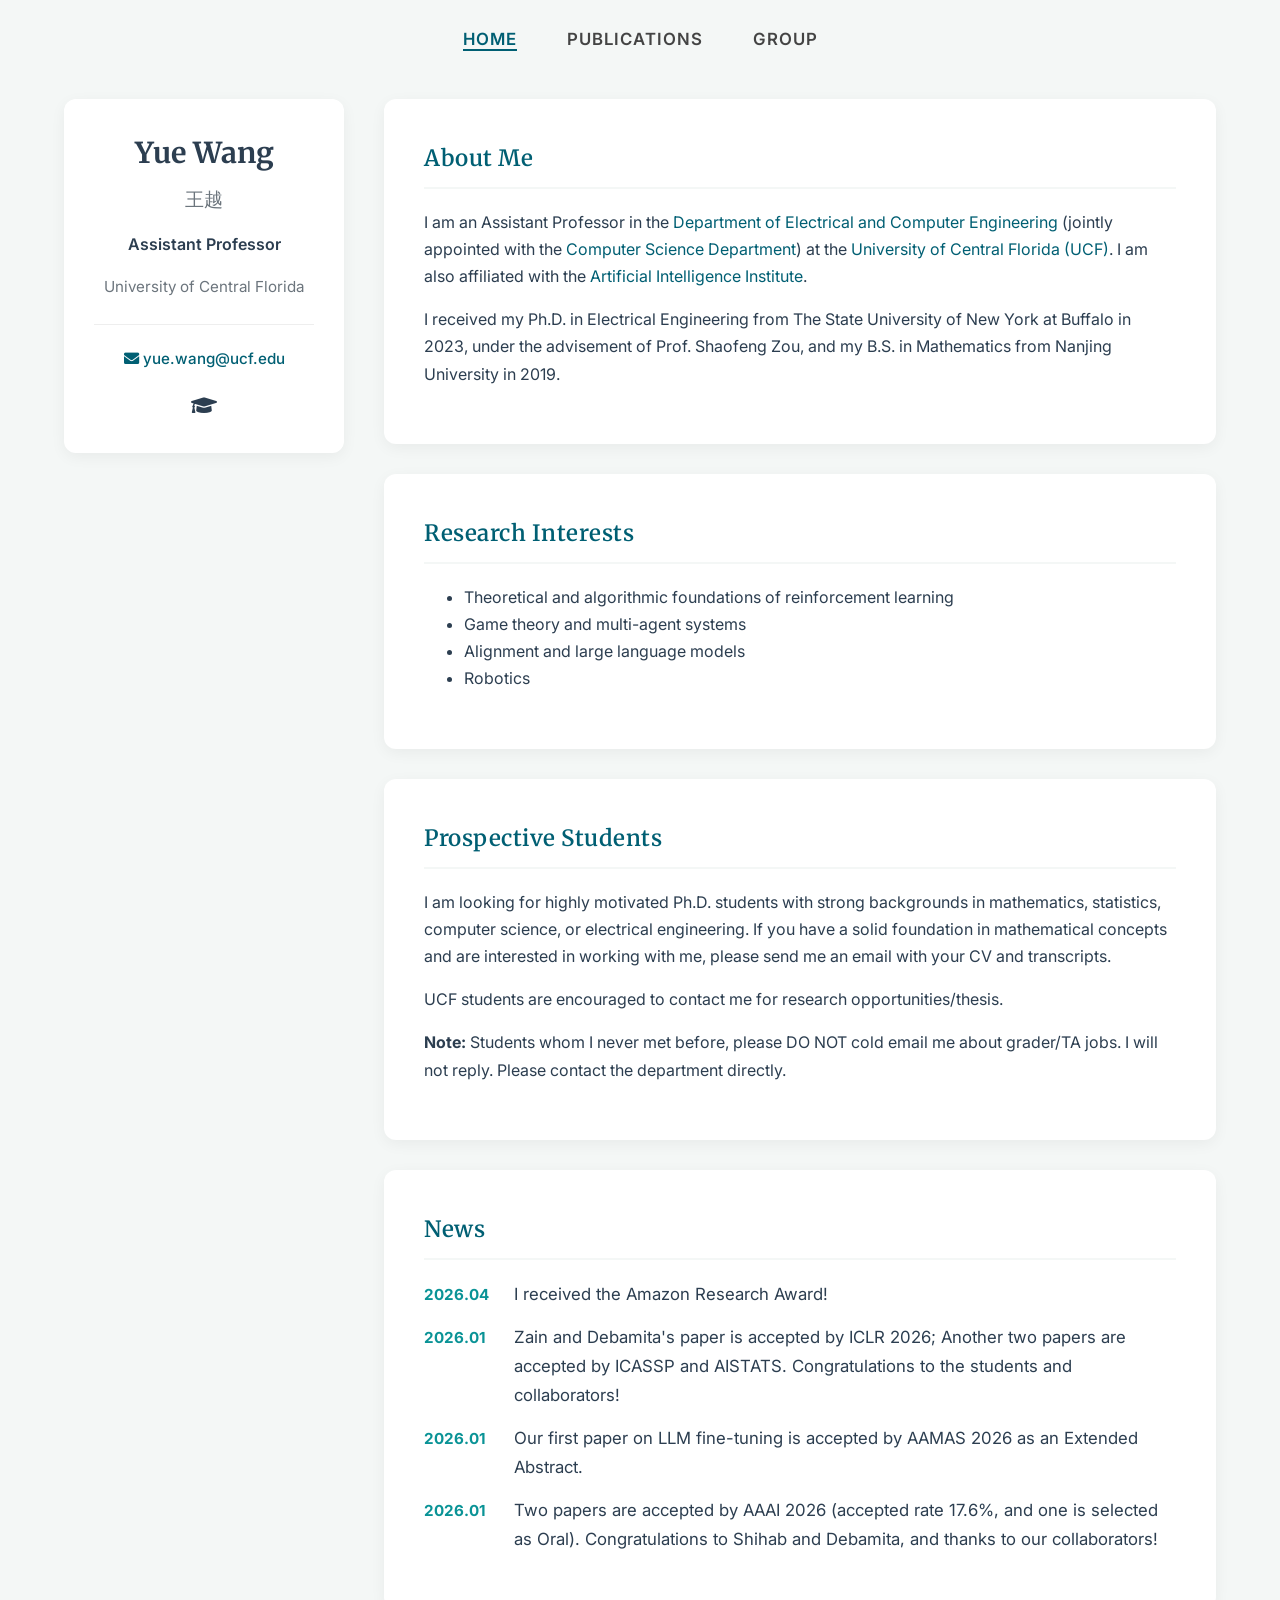
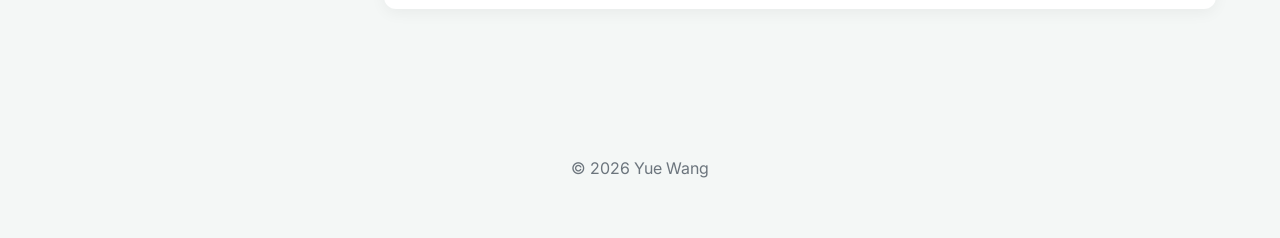
==== index.html @ 4696ec58 "Update index.html" ====
<!DOCTYPE html>
<html lang="en">
<head>
    <meta charset="UTF-8">
    <meta name="viewport" content="width=device-width, initial-scale=1.0">
    <title>Yue Wang - Home</title>
    <link rel="stylesheet" href="https://fonts.googleapis.com/css2?family=Inter:wght@300;400;600&family=Merriweather:wght@400;700&display=swap">
    <link rel="stylesheet" href="https://cdnjs.cloudflare.com/ajax/libs/font-awesome/5.15.3/css/all.min.css">
    <link rel="stylesheet" href="styles.css">
</head>
<body class="bg-light">

    <nav class="navbar">
        <div class="nav-container">
            <ul class="nav-links">
                <li><a href="index.html" class="active">Home</a></li>
                <li><a href="publications.html">Publications</a></li>
                <li><a href="group.html">Group</a></li>
            </ul>
        </div>
    </nav>

    <div class="main-layout">
        <aside class="sidebar">
            <div class="sidebar-card">
                <h1 class="sidebar-name">Yue Wang</h1>
                <p class="sidebar-name-zh">王越</p>
                <p class="sidebar-title">Assistant Professor</p>
                <p class="sidebar-affiliation">University of Central Florida</p>
                
                <div class="sidebar-links">
                    <a href="mailto:yue.wang@ucf.edu" class="email-link">
                        <i class="fas fa-envelope"></i> yue.wang@ucf.edu
                    </a>
                    <div class="social-icons">
                        <a href="https://scholar.google.com/citations?user=ndMi_z8AAAAJ" title="Google Scholar"><i class="fas fa-graduation-cap"></i></a>
                        </div>
                </div>
            </div>
        </aside>

        <div class="content-area">
            
            <section class="card">
                <h2>About Me</h2>
                <p>I am an Assistant Professor in the <a href="https://www.ece.ucf.edu/" target="_blank">Department of Electrical and Computer Engineering</a> (jointly appointed with the <a href="https://cs.ucf.edu/" target="_blank">Computer Science Department</a>) at the <a href="https://www.ucf.edu/" target="_blank">University of Central Florida (UCF)</a>. I am also affiliated with the <a href="https://ai.ucf.edu/" target="_blank">Artificial Intelligence Institute</a>.</p>
                <p>I received my Ph.D. in Electrical Engineering from The State University of New York at Buffalo in 2023, under the advisement of Prof. Shaofeng Zou, and my B.S. in Mathematics from Nanjing University in 2019.</p>
            </section>

            <section class="card">
                <h2>Research Interests</h2>
                <ul class="interest-list">
                    <li>Theoretical and algorithmic foundations of reinforcement learning</li>
                    <li>Game theory and multi-agent systems</li>
                    <li>Alignment and large language models</li>
                    <li>Robotics</li>
                </ul>
            </section>

            <section class="card alert-card">
                <h2>Prospective Students</h2>
                <p>I am looking for highly motivated Ph.D. students with strong backgrounds in mathematics, statistics, computer science, or electrical engineering. If you have a solid foundation in mathematical concepts and are interested in working with me, please send me an email with your CV and transcripts.</p>
                <p class="note">UCF students are encouraged to contact me for research opportunities/thesis.</p>
                <p class="warning"><strong>Note:</strong> Students whom I never met before, please DO NOT cold email me about grader/TA jobs. I will not reply. Please contact the department directly.</p>
            </section>

            <section class="card">
                <h2>News</h2>
                <ul class="news-list">
    <li>
        <span class="date">2026.04</span>
        <span>I received the Amazon Research Award! </span>
    </li>
                    <li>
        <span class="date">2026.01</span>
        <span>Zain and Debamita's paper is accepted by ICLR 2026; Another two papers are accepted by ICASSP and AISTATS. Congratulations to the students and collaborators!
</span>
    </li>
    <li>
        <span class="date">2026.01</span>
        <span>Our first paper on LLM fine-tuning is accepted by AAMAS 2026 as an Extended Abstract.
</span>
    </li>
    <li>
        <span class="date">2026.01</span>
        <span>Two papers are accepted by AAAI 2026 (accepted rate 17.6%, and one is selected as Oral). Congratulations to Shihab and Debamita, and thanks to our collaborators!
</span>
    </li>

</ul>
            </section>

        </div>
    </div>

    <footer>
        <p>&copy; 2026 Yue Wang</p>
    </footer>

</body>
</html>
---- styles.css ----
/* ==========================================================================
   1. 全局变量与基础设置
   ========================================================================== */
:root {
    --primary-color: #005f73;       /* 专业深青色 */
    --accent-color: #0a9396;        /* 亮青色（用于日期和强调） */
    --bg-body: #f4f7f6;            /* 浅灰色背景，用于衬托白色卡片 */
    --bg-card: #ffffff;            /* 纯白卡片背景 */
    --text-main: #2c3e50;          /* 主标题颜色 */
    --text-muted: #6c757d;         /* 辅助文字颜色 */
    --border-color: #eeeeee;       /* 边框颜色 */
    --font-header: 'Merriweather', serif;
    --font-body: 'Inter', -apple-system, sans-serif;
}

* {
    box-sizing: border-box;
}

body {
    font-family: var(--font-body);
    margin: 0;
    padding: 0;
    color: var(--text-main);
    background-color: var(--bg-body);
    line-height: 1.7;
}

/* ==========================================================================
   2. 导航栏 (Navbar) - 透明、链接居中
   ========================================================================== */
.navbar {
    background-color: transparent; 
    padding: 25px 0;
    width: 100%;
    z-index: 1000;
}

.nav-container {
    width: 90%;
    max-width: 1300px;
    margin: 0 auto;
    display: flex;
    justify-content: center; /* 确保链接水平居中 */
    align-items: center;
}

.nav-links {
    list-style: none;
    display: flex;
    margin: 0;
    padding: 0;
}

.nav-links li {
    margin: 0 25px;
}

.nav-links a {
    color: #444;
    text-decoration: none;
    font-size: 1.05rem;
    font-weight: 600;
    text-transform: uppercase;
    letter-spacing: 1px;
    transition: color 0.3s;
}

.nav-links a:hover, 
.nav-links a.active {
    color: var(--primary-color);
    border-bottom: 2px solid var(--primary-color);
}

/* ==========================================================================
   3. 核心布局 (Sidebar + Content Area)
   ========================================================================== */
.main-layout {
    display: flex;
    width: 90%;
    max-width: 1300px;
    margin: 20px auto 60px;
    gap: 40px; /* 侧边栏与内容区的间距 */
}

/* 左侧固定边栏 */
.sidebar {
    flex: 1;
    min-width: 280px;
}

.sidebar-card {
    background: var(--bg-card);
    border-radius: 12px;
    padding: 30px;
    text-align: center;
    box-shadow: 0 4px 15px rgba(0,0,0,0.05);
    position: sticky;
    top: 40px; /* 随页面滚动固定 */
}

.avatar {
    width: 100%;
    max-width: 220px;
    border-radius: 10px;
    margin-bottom: 20px;
}

.sidebar-name { 
    font-size: 1.8rem; /* 调整后的合适大小 */
    margin: 0; 
    font-family: var(--font-header); 
}

.sidebar-name-zh { 
    color: var(--text-muted); 
    font-size: 1.2rem;
    margin: 5px 0 15px; 
}

.sidebar-title { 
    font-weight: 600; 
    margin-bottom: 5px; 
    color: var(--text-main);
}

.sidebar-affiliation { 
    font-size: 0.95rem; 
    color: var(--text-muted); 
    margin-bottom: 25px; 
}

.sidebar-links { 
    border-top: 1px solid var(--border-color); 
    padding-top: 20px; 
}

.email-link { 
    text-decoration: none; 
    color: var(--primary-color); 
    font-weight: 500;
    font-size: 0.95rem; 
}

.social-icons { 
    margin-top: 15px; 
    font-size: 1.3rem; 
}

.social-icons a { 
    color: var(--text-main); 
    margin: 0 10px; 
    transition: color 0.3s;
}

.social-icons a:hover { color: var(--primary-color); }

/* 右侧内容区域 */
.content-area {
    flex: 3;
}

/* 通用卡片样式 */
.card {
    background: var(--bg-card);
    border-radius: 12px;
    padding: 40px;
    margin-bottom: 30px;
    box-shadow: 0 4px 15px rgba(0,0,0,0.05);
}
.card h2 {
    margin-top: 0;
    font-family: var(--font-header);
    /* 缩小字号 */
    font-size: 1.4rem; 
    /* 稍微降低一点粗细，看起来更优雅 */
    font-weight: 600; 
    color: var(--primary-color);
    border-bottom: 2px solid var(--bg-body);
    padding-bottom: 10px;
    margin-bottom: 20px;
    /* 增加一点字母间距 */
    letter-spacing: 0.5px; 
}
/* ==========================================================================
   4. 特定内容美化 (News, Group, Pubs)
   ========================================================================== */

/* 新闻列表 */
.news-list { list-style: none; padding: 0; }
.news-list li { 
    margin-bottom: 15px; 
    display: flex; 
    align-items: baseline;
    font-size: 1.05rem;
}
.news-list .date {
    font-weight: bold;
    color: var(--accent-color);
    min-width: 90px;
    font-size: 0.95rem;
}

/* 论文条目 (配合 scripts.js) */
.publication-item {
    padding: 18px 0;
    border-bottom: 1px solid #f8f9fa;
}
.publication-item:last-child { border-bottom: none; }
.pub-title { font-weight: 600; color: var(--text-main); font-size: 1.1rem; }
.pub-authors { color: var(--text-muted); font-size: 0.95rem; }
.pub-venue { color: var(--primary-color); font-style: italic; font-size: 0.95rem; }

/* 课题组成员 */
.group-section { margin-top: 35px; }
.group-type-title { font-family: var(--font-header); color: var(--primary-color); border-bottom: 1px solid #eee; padding-bottom: 8px; margin-bottom: 15px; }
.member-list { list-style: none; padding: 0; }
.member-list li { padding: 10px 0; font-size: 1.1rem; }
.member-year { float: right; color: var(--text-muted); font-size: 0.9rem; }

/* 链接通用样式 */
a { color: var(--primary-color); text-decoration: none; transition: 0.3s; }
a:hover { text-decoration: underline; }

/* ==========================================================================
   5. 响应式布局 (适配手机)
   ========================================================================== */
@media (max-width: 992px) {
    .main-layout { flex-direction: column; width: 95%; }
    .sidebar-card { position: static; width: 100%; }
    .content-area { width: 100%; }
    .member-year { float: none; display: block; margin-top: 4px; }
}

footer {
    text-align: center;
    padding: 40px 0;
    color: var(--text-muted);
}

/* ==========================================================================
   手机端深度适配 (针对 600px 以下屏幕)
   ========================================================================== */
@media screen and (max-width: 600px) {
    /* 1. 强制主布局变为单列，取消左右间距 */
    .main-layout {
        display: block !important;
        width: 100% !important;
        margin: 10px 0 !important;
        padding: 0 10px !important;
    }

    /* 2. 彻底解决 News 重叠问题 */
    .news-list li {
        display: block !important; /* 强制换行，不再并排 */
        margin-bottom: 20px !important;
        padding: 10px !important;
        background: #fdfdfd !important;
    }

    /* 日期变成一行独立的小标签 */
    .news-list .date {
        display: block !important;
        width: fit-content !important;
        min-width: 0 !important; /* 取消之前的宽度限制 */
        margin-bottom: 8px !important;
        background-color: var(--primary-color) !important;
        color: white !important;
        padding: 2px 8px !important;
        font-size: 0.8rem !important;
        border-radius: 4px !important;
    }

    /* 3. 缩小所有卡片的内边距，让出空间给文字 */
    .card {
        padding: 20px !important;
        margin-bottom: 15px !important;
        border-radius: 8px !important;
    }

    /* 4. 调整导航栏，防止三个词太挤 */
    .nav-links li {
        margin: 0 8px !important;
    }
    
    .nav-links a {
        font-size: 0.9rem !important;
    }

    /* 5. 缩小标题字体，防止长单词撑破屏幕 */
    .card h2 {
        font-size: 1.1rem !important;
    }

    /* 6. 侧边栏在手机上不要固定，直接排在最上面 */
    .sidebar {
        width: 100% !important;
        margin-bottom: 20px !important;
    }
    
    .sidebar-card {
        position: static !important;
        padding: 20px !important;
    }
}
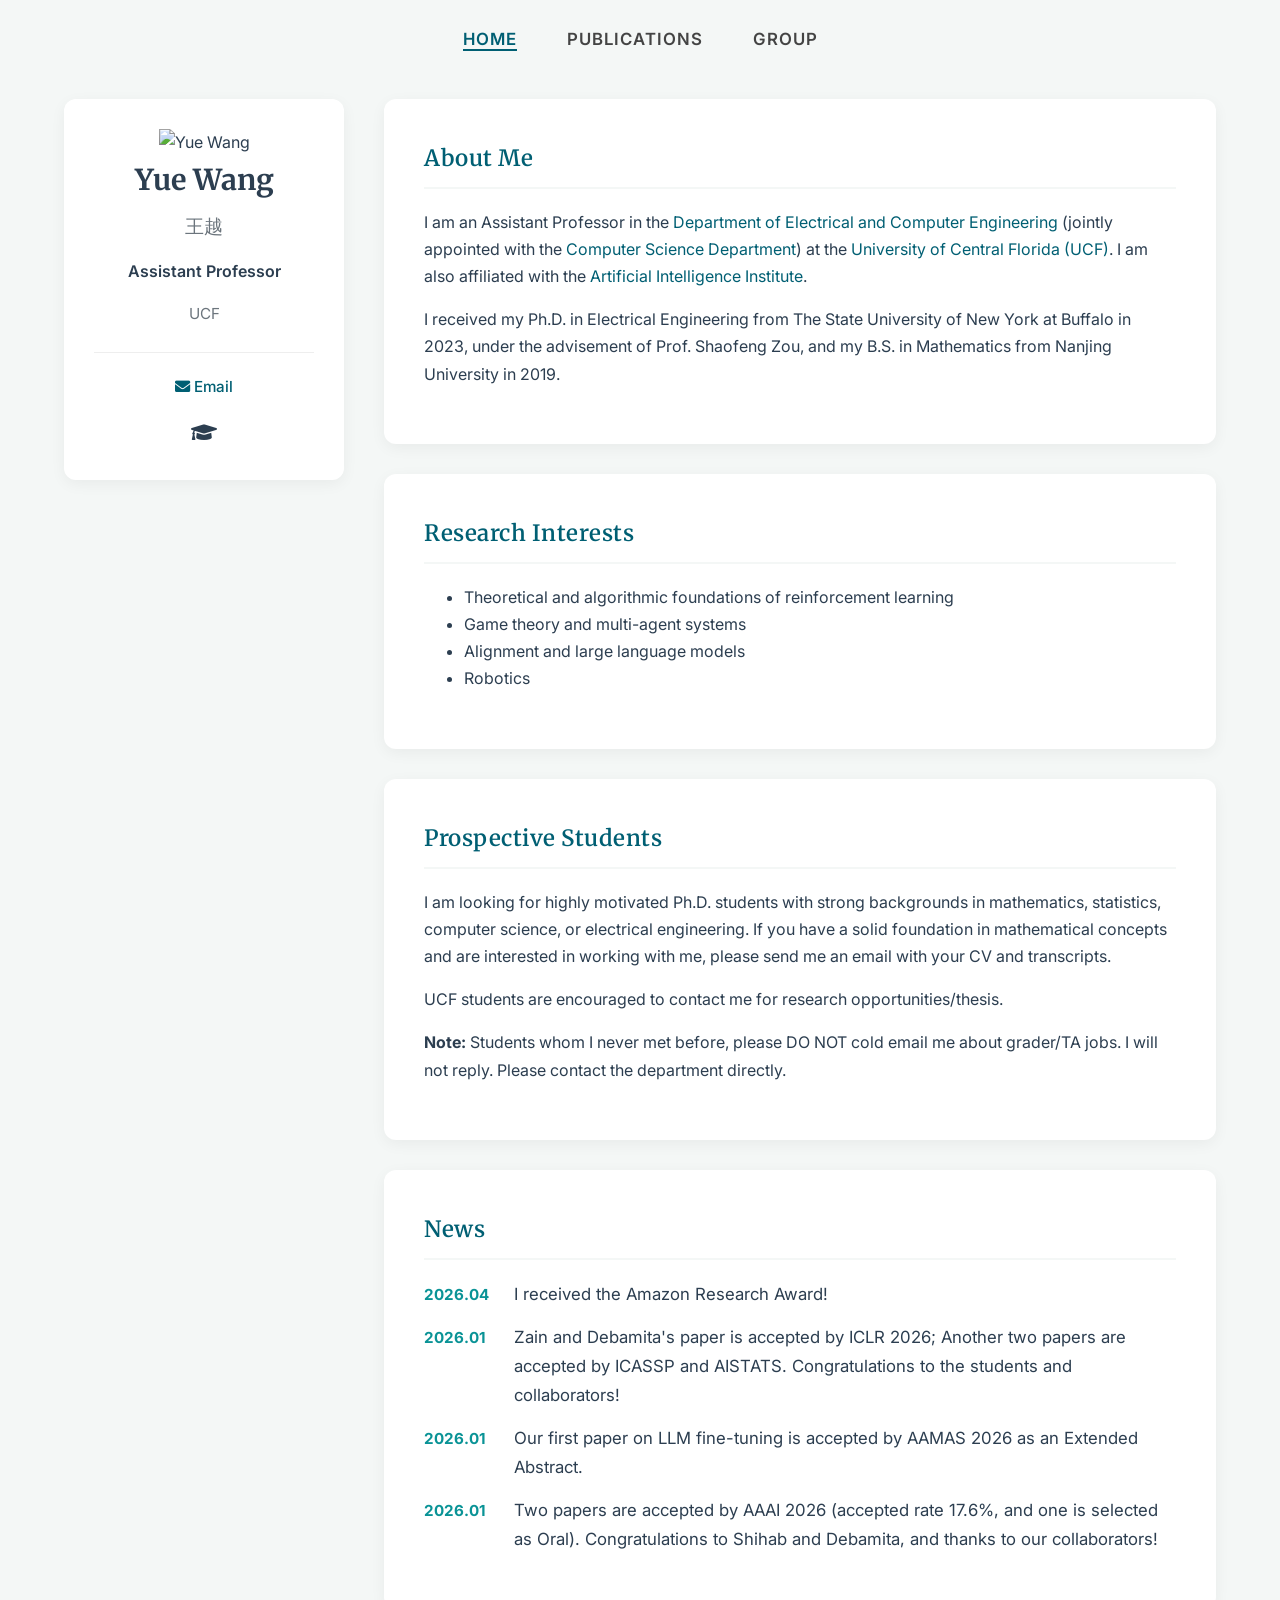
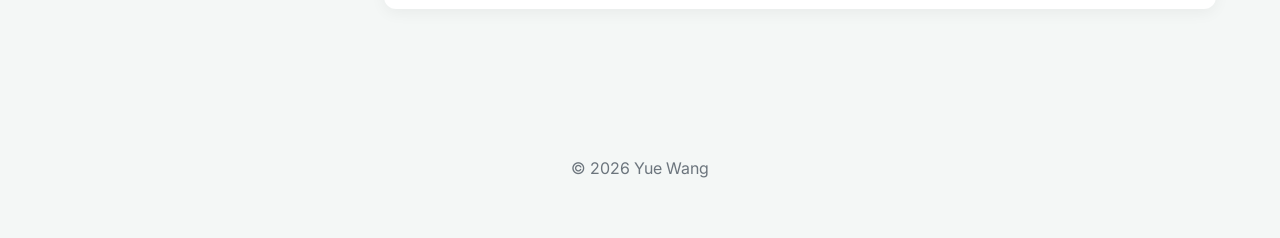
==== commit 09d461c5: "Update index.html" ====
--- a/index.html
+++ b/index.html
@@ -6,7 +6,7 @@
     <title>Yue Wang - Home</title>
     <link rel="stylesheet" href="https://fonts.googleapis.com/css2?family=Inter:wght@300;400;600&family=Merriweather:wght@400;700&display=swap">
     <link rel="stylesheet" href="https://cdnjs.cloudflare.com/ajax/libs/font-awesome/5.15.3/css/all.min.css">
-    <link rel="stylesheet" href="styles.css">
+    <link rel="stylesheet" href="styles.css?v=1.2">
 </head>
 <body class="bg-light">
 
@@ -23,18 +23,20 @@
     <div class="main-layout">
         <aside class="sidebar">
             <div class="sidebar-card">
+                <img src="profile.jpg" alt="Yue Wang" class="profile-img">
+                
                 <h1 class="sidebar-name">Yue Wang</h1>
                 <p class="sidebar-name-zh">王越</p>
                 <p class="sidebar-title">Assistant Professor</p>
-                <p class="sidebar-affiliation">University of Central Florida</p>
+                <p class="sidebar-affiliation">UCF</p>
                 
                 <div class="sidebar-links">
                     <a href="mailto:yue.wang@ucf.edu" class="email-link">
-                        <i class="fas fa-envelope"></i> yue.wang@ucf.edu
+                        <i class="fas fa-envelope"></i> Email
                     </a>
                     <div class="social-icons">
-                        <a href="https://scholar.google.com/citations?user=ndMi_z8AAAAJ" title="Google Scholar"><i class="fas fa-graduation-cap"></i></a>
-                        </div>
+                        <a href="https://scholar.google.com/citations?user=ndMi_z8AAAAJ"><i class="fas fa-graduation-cap"></i></a>
+                    </div>
                 </div>
             </div>
         </aside>
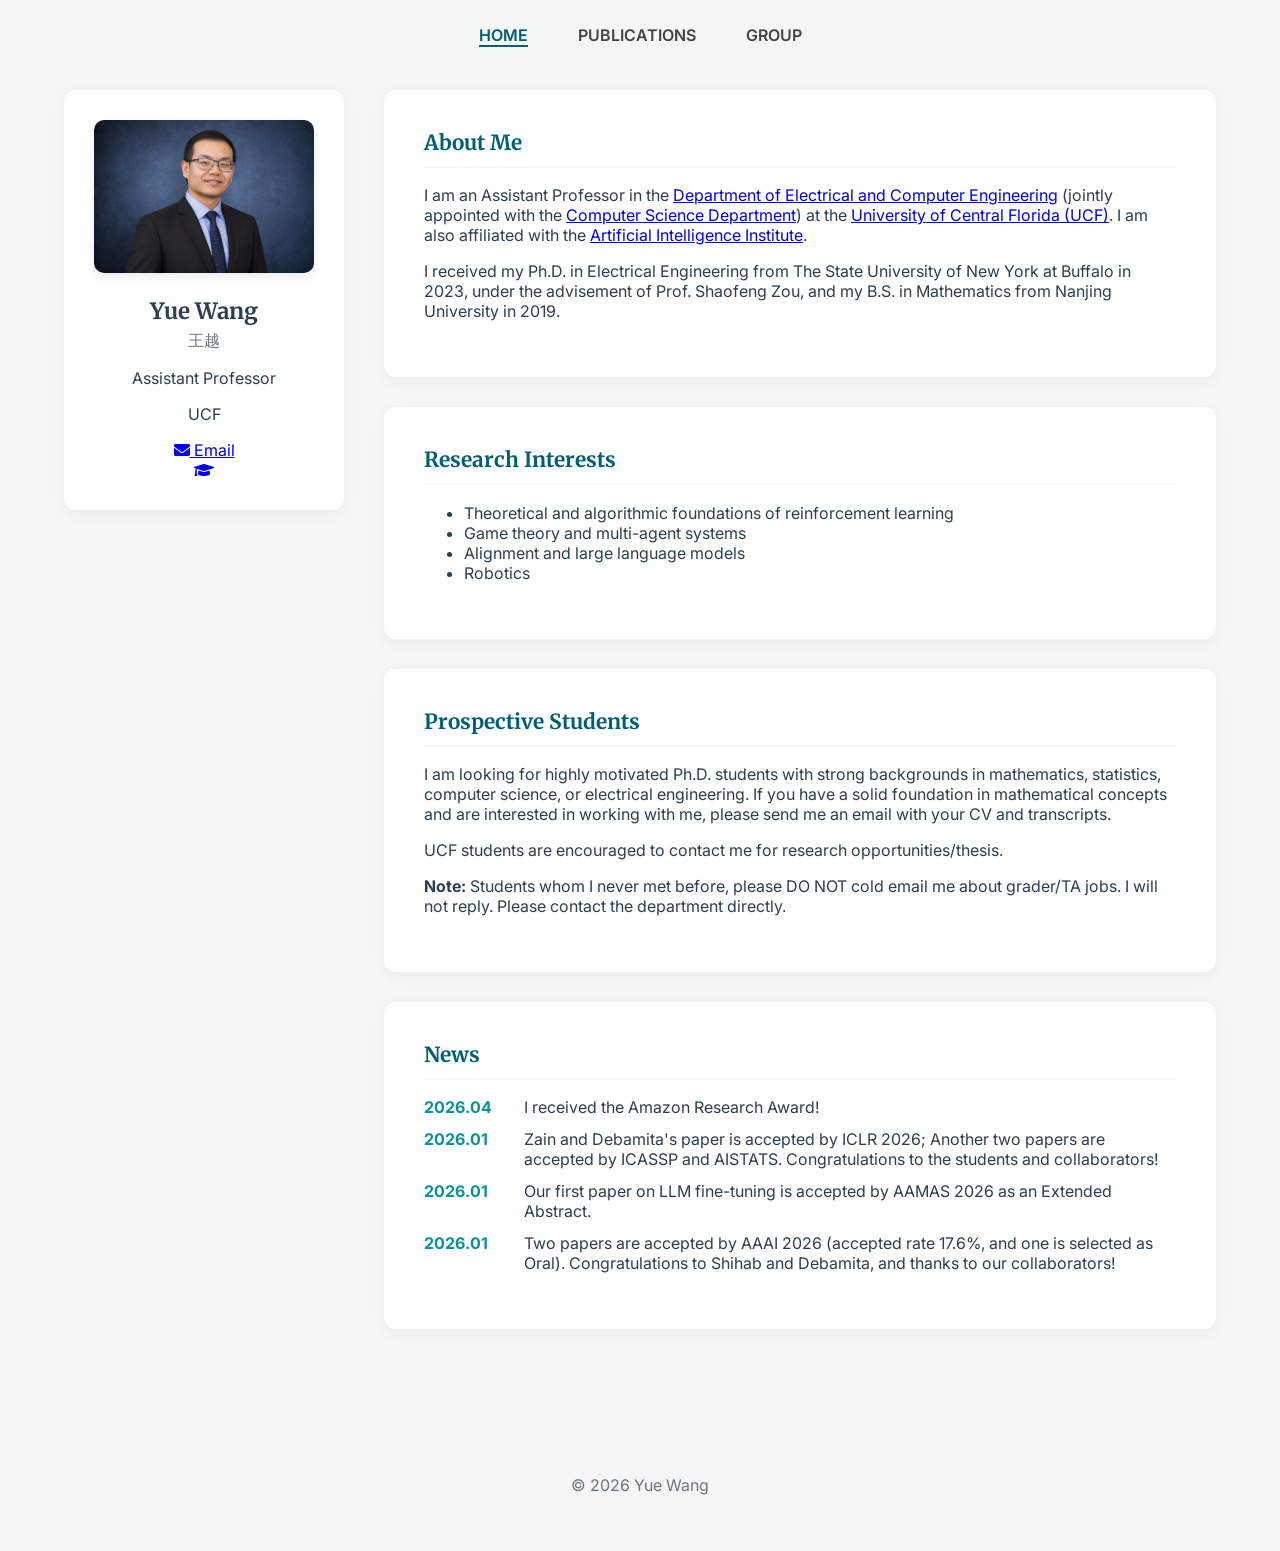
==== commit 2e8d65fb: "Update index.html" ====
--- a/index.html
+++ b/index.html
@@ -23,7 +23,7 @@
     <div class="main-layout">
         <aside class="sidebar">
             <div class="sidebar-card">
-                <img src="profile.jpg" alt="Yue Wang" class="profile-img">
+                <img src="images/profile.jpg" alt="Yue Wang" class="profile-img">
                 
                 <h1 class="sidebar-name">Yue Wang</h1>
                 <p class="sidebar-name-zh">王越</p>
--- a/styles.css
+++ b/styles.css
@@ -1,94 +1,60 @@
-/* ==========================================================================
-   1. 全局变量与基础设置
-   ========================================================================== */
 :root {
-    --primary-color: #005f73;       /* 专业深青色 */
-    --accent-color: #0a9396;        /* 亮青色（用于日期和强调） */
-    --bg-body: #f4f7f6;            /* 浅灰色背景，用于衬托白色卡片 */
-    --bg-card: #ffffff;            /* 纯白卡片背景 */
-    --text-main: #2c3e50;          /* 主标题颜色 */
-    --text-muted: #6c757d;         /* 辅助文字颜色 */
-    --border-color: #eeeeee;       /* 边框颜色 */
+    --primary-color: #005f73;
+    --accent-color: #0a9396;
+    --bg-body: #f4f7f6;
+    --bg-card: #ffffff;
+    --text-main: #2c3e50;
+    --text-muted: #6c757d;
     --font-header: 'Merriweather', serif;
-    --font-body: 'Inter', -apple-system, sans-serif;
-}
-
-* {
-    box-sizing: border-box;
 }
 
 body {
-    font-family: var(--font-body);
+    background-color: var(--bg-body);
     margin: 0;
-    padding: 0;
+    font-family: 'Inter', sans-serif;
     color: var(--text-main);
-    background-color: var(--bg-body);
-    line-height: 1.7;
 }
 
-/* ==========================================================================
-   2. 导航栏 (Navbar) - 透明、链接居中
-   ========================================================================== */
+/* 导航栏 */
 .navbar {
-    background-color: transparent; 
+    background-color: transparent;
     padding: 25px 0;
-    width: 100%;
-    z-index: 1000;
 }
-
 .nav-container {
     width: 90%;
     max-width: 1300px;
     margin: 0 auto;
     display: flex;
-    justify-content: center; /* 确保链接水平居中 */
-    align-items: center;
+    justify-content: center;
 }
-
 .nav-links {
     list-style: none;
     display: flex;
-    margin: 0;
-    padding: 0;
+    margin: 0; padding: 0;
 }
-
-.nav-links li {
-    margin: 0 25px;
-}
-
+.nav-links li { margin: 0 25px; }
 .nav-links a {
     color: #444;
     text-decoration: none;
-    font-size: 1.05rem;
     font-weight: 600;
     text-transform: uppercase;
-    letter-spacing: 1px;
-    transition: color 0.3s;
 }
+.nav-links a.active { color: var(--primary-color); border-bottom: 2px solid var(--primary-color); }
 
-.nav-links a:hover, 
-.nav-links a.active {
-    color: var(--primary-color);
-    border-bottom: 2px solid var(--primary-color);
-}
-
-/* ==========================================================================
-   3. 核心布局 (Sidebar + Content Area)
-   ========================================================================== */
+/* 主布局 - 百分比宽度 */
 .main-layout {
     display: flex;
     width: 90%;
     max-width: 1300px;
     margin: 20px auto 60px;
-    gap: 40px; /* 侧边栏与内容区的间距 */
+    gap: 40px;
 }
 
-/* 左侧固定边栏 */
+/* 左侧边栏照片样式 */
 .sidebar {
     flex: 1;
     min-width: 280px;
 }
-
 .sidebar-card {
     background: var(--bg-card);
     border-radius: 12px;
@@ -96,71 +62,22 @@
     text-align: center;
     box-shadow: 0 4px 15px rgba(0,0,0,0.05);
     position: sticky;
-    top: 40px; /* 随页面滚动固定 */
+    top: 40px;
 }
-
-.avatar {
+.profile-img {
     width: 100%;
     max-width: 220px;
-    border-radius: 10px;
+    border-radius: 10px; /* 圆角增加干净感 */
     margin-bottom: 20px;
+    box-shadow: 0 4px 10px rgba(0,0,0,0.08);
 }
+.sidebar-name { font-size: 1.4rem; margin: 0; font-family: var(--font-header); }
+.sidebar-name-zh { color: var(--text-muted); margin: 5px 0 15px; }
 
-.sidebar-name { 
-    font-size: 1.8rem; /* 调整后的合适大小 */
-    margin: 0; 
-    font-family: var(--font-header); 
-}
-
-.sidebar-name-zh { 
-    color: var(--text-muted); 
-    font-size: 1.2rem;
-    margin: 5px 0 15px; 
-}
-
-.sidebar-title { 
-    font-weight: 600; 
-    margin-bottom: 5px; 
-    color: var(--text-main);
-}
-
-.sidebar-affiliation { 
-    font-size: 0.95rem; 
-    color: var(--text-muted); 
-    margin-bottom: 25px; 
-}
-
-.sidebar-links { 
-    border-top: 1px solid var(--border-color); 
-    padding-top: 20px; 
-}
-
-.email-link { 
-    text-decoration: none; 
-    color: var(--primary-color); 
-    font-weight: 500;
-    font-size: 0.95rem; 
-}
-
-.social-icons { 
-    margin-top: 15px; 
-    font-size: 1.3rem; 
-}
-
-.social-icons a { 
-    color: var(--text-main); 
-    margin: 0 10px; 
-    transition: color 0.3s;
-}
-
-.social-icons a:hover { color: var(--primary-color); }
-
-/* 右侧内容区域 */
+/* 右侧卡片区域 */
 .content-area {
     flex: 3;
 }
-
-/* 通用卡片样式 */
 .card {
     background: var(--bg-card);
     border-radius: 12px;
@@ -171,135 +88,22 @@
 .card h2 {
     margin-top: 0;
     font-family: var(--font-header);
-    /* 缩小字号 */
-    font-size: 1.4rem; 
-    /* 稍微降低一点粗细，看起来更优雅 */
-    font-weight: 600; 
+    font-size: 1.3rem; /* 缩小了标题 */
     color: var(--primary-color);
     border-bottom: 2px solid var(--bg-body);
     padding-bottom: 10px;
-    margin-bottom: 20px;
-    /* 增加一点字母间距 */
-    letter-spacing: 0.5px; 
-}
-/* ==========================================================================
-   4. 特定内容美化 (News, Group, Pubs)
-   ========================================================================== */
-
-/* 新闻列表 */
-.news-list { list-style: none; padding: 0; }
-.news-list li { 
-    margin-bottom: 15px; 
-    display: flex; 
-    align-items: baseline;
-    font-size: 1.05rem;
-}
-.news-list .date {
-    font-weight: bold;
-    color: var(--accent-color);
-    min-width: 90px;
-    font-size: 0.95rem;
 }
 
-/* 论文条目 (配合 scripts.js) */
-.publication-item {
-    padding: 18px 0;
-    border-bottom: 1px solid #f8f9fa;
-}
-.publication-item:last-child { border-bottom: none; }
-.pub-title { font-weight: 600; color: var(--text-main); font-size: 1.1rem; }
-.pub-authors { color: var(--text-muted); font-size: 0.95rem; }
-.pub-venue { color: var(--primary-color); font-style: italic; font-size: 0.95rem; }
+/* News 列表修复 */
+.news-list { list-style: none; padding: 0; }
+.news-list li { display: flex; gap: 15px; margin-bottom: 12px; align-items: baseline; }
+.news-list .date { color: var(--accent-color); font-weight: bold; min-width: 85px; }
 
-/* 课题组成员 */
-.group-section { margin-top: 35px; }
-.group-type-title { font-family: var(--font-header); color: var(--primary-color); border-bottom: 1px solid #eee; padding-bottom: 8px; margin-bottom: 15px; }
-.member-list { list-style: none; padding: 0; }
-.member-list li { padding: 10px 0; font-size: 1.1rem; }
-.member-year { float: right; color: var(--text-muted); font-size: 0.9rem; }
-
-/* 链接通用样式 */
-a { color: var(--primary-color); text-decoration: none; transition: 0.3s; }
-a:hover { text-decoration: underline; }
-
-/* ==========================================================================
-   5. 响应式布局 (适配手机)
-   ========================================================================== */
+/* 响应式：手机端自动变单列 */
 @media (max-width: 992px) {
     .main-layout { flex-direction: column; width: 95%; }
-    .sidebar-card { position: static; width: 100%; }
-    .content-area { width: 100%; }
-    .member-year { float: none; display: block; margin-top: 4px; }
+    .sidebar-card { position: static; }
+    .news-list li { flex-direction: column; gap: 5px; }
 }
 
-footer {
-    text-align: center;
-    padding: 40px 0;
-    color: var(--text-muted);
-}
-
-/* ==========================================================================
-   手机端深度适配 (针对 600px 以下屏幕)
-   ========================================================================== */
-@media screen and (max-width: 600px) {
-    /* 1. 强制主布局变为单列，取消左右间距 */
-    .main-layout {
-        display: block !important;
-        width: 100% !important;
-        margin: 10px 0 !important;
-        padding: 0 10px !important;
-    }
-
-    /* 2. 彻底解决 News 重叠问题 */
-    .news-list li {
-        display: block !important; /* 强制换行，不再并排 */
-        margin-bottom: 20px !important;
-        padding: 10px !important;
-        background: #fdfdfd !important;
-    }
-
-    /* 日期变成一行独立的小标签 */
-    .news-list .date {
-        display: block !important;
-        width: fit-content !important;
-        min-width: 0 !important; /* 取消之前的宽度限制 */
-        margin-bottom: 8px !important;
-        background-color: var(--primary-color) !important;
-        color: white !important;
-        padding: 2px 8px !important;
-        font-size: 0.8rem !important;
-        border-radius: 4px !important;
-    }
-
-    /* 3. 缩小所有卡片的内边距，让出空间给文字 */
-    .card {
-        padding: 20px !important;
-        margin-bottom: 15px !important;
-        border-radius: 8px !important;
-    }
-
-    /* 4. 调整导航栏，防止三个词太挤 */
-    .nav-links li {
-        margin: 0 8px !important;
-    }
-    
-    .nav-links a {
-        font-size: 0.9rem !important;
-    }
-
-    /* 5. 缩小标题字体，防止长单词撑破屏幕 */
-    .card h2 {
-        font-size: 1.1rem !important;
-    }
-
-    /* 6. 侧边栏在手机上不要固定，直接排在最上面 */
-    .sidebar {
-        width: 100% !important;
-        margin-bottom: 20px !important;
-    }
-    
-    .sidebar-card {
-        position: static !important;
-        padding: 20px !important;
-    }
-}
+footer { text-align: center; padding: 40px 0; color: var(--text-muted); }
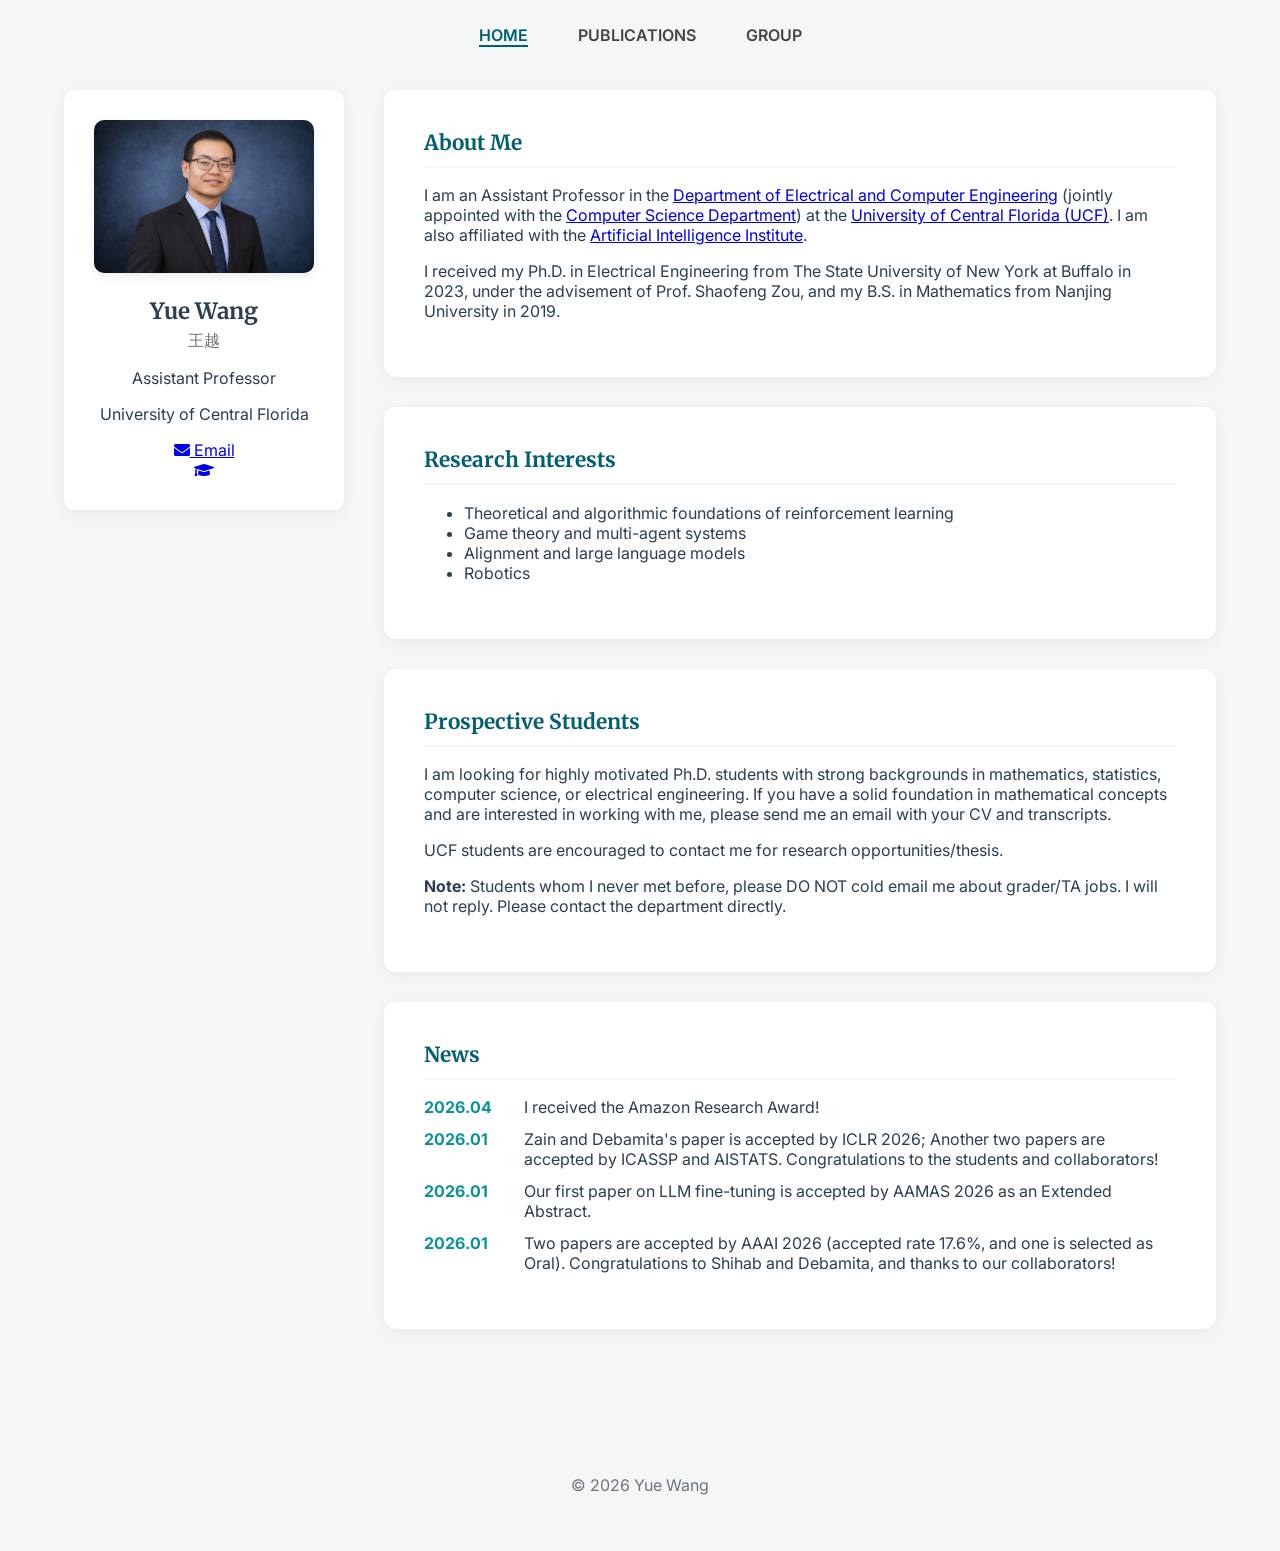
==== commit 315d36ae: "Update index.html" ====
--- a/index.html
+++ b/index.html
@@ -23,12 +23,12 @@
     <div class="main-layout">
         <aside class="sidebar">
             <div class="sidebar-card">
-                <img src="images/profile.jpg" alt="Yue Wang" class="profile-img">
+                <img src="profile.jpg" alt="Yue Wang" class="profile-img">
                 
                 <h1 class="sidebar-name">Yue Wang</h1>
                 <p class="sidebar-name-zh">王越</p>
                 <p class="sidebar-title">Assistant Professor</p>
-                <p class="sidebar-affiliation">UCF</p>
+                <p class="sidebar-affiliation">University of Central Florida</p>
                 
                 <div class="sidebar-links">
                     <a href="mailto:yue.wang@ucf.edu" class="email-link">
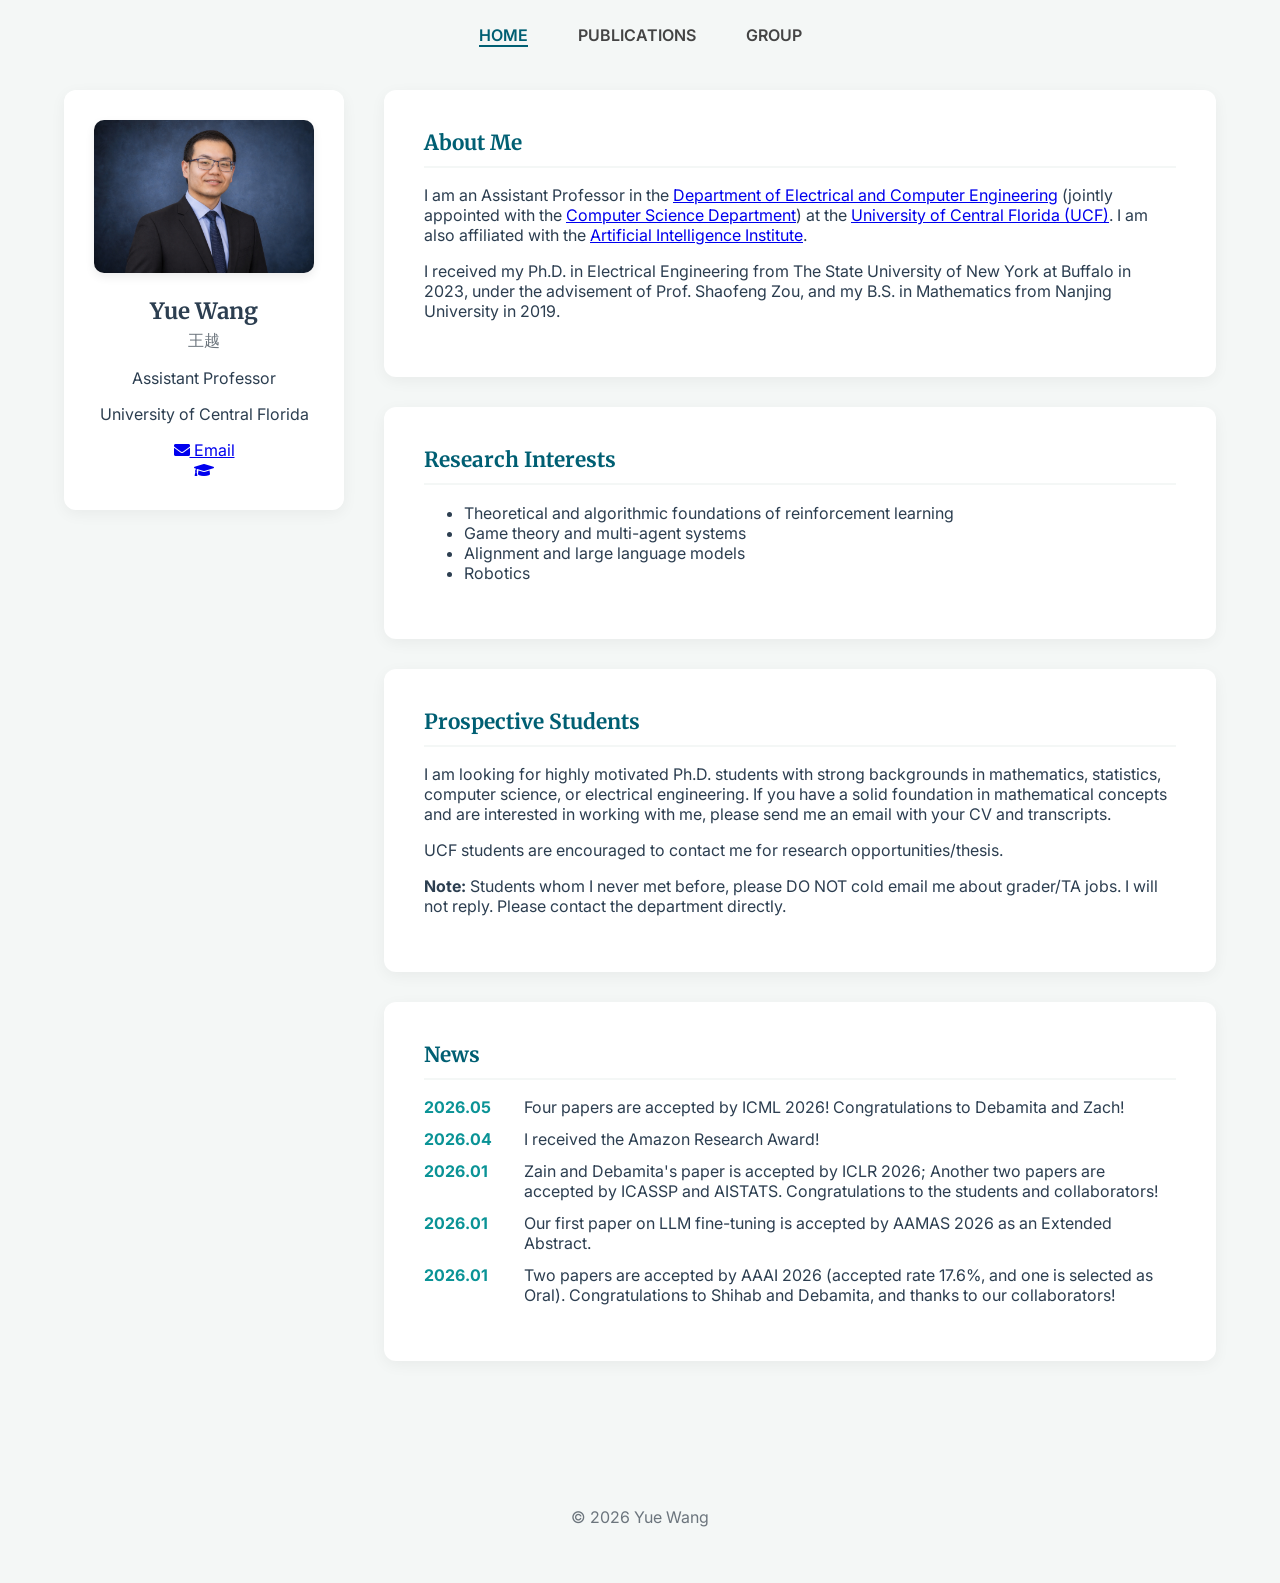
==== commit 84c0153f: "Update index.html" ====
--- a/index.html
+++ b/index.html
@@ -70,6 +70,10 @@
                 <h2>News</h2>
                 <ul class="news-list">
     <li>
+        <span class="date">2026.05</span>
+        <span>Four papers are accepted by ICML 2026! Congratulations to Debamita and Zach! </span>
+    </li>
+                    <li>
         <span class="date">2026.04</span>
         <span>I received the Amazon Research Award! </span>
     </li>
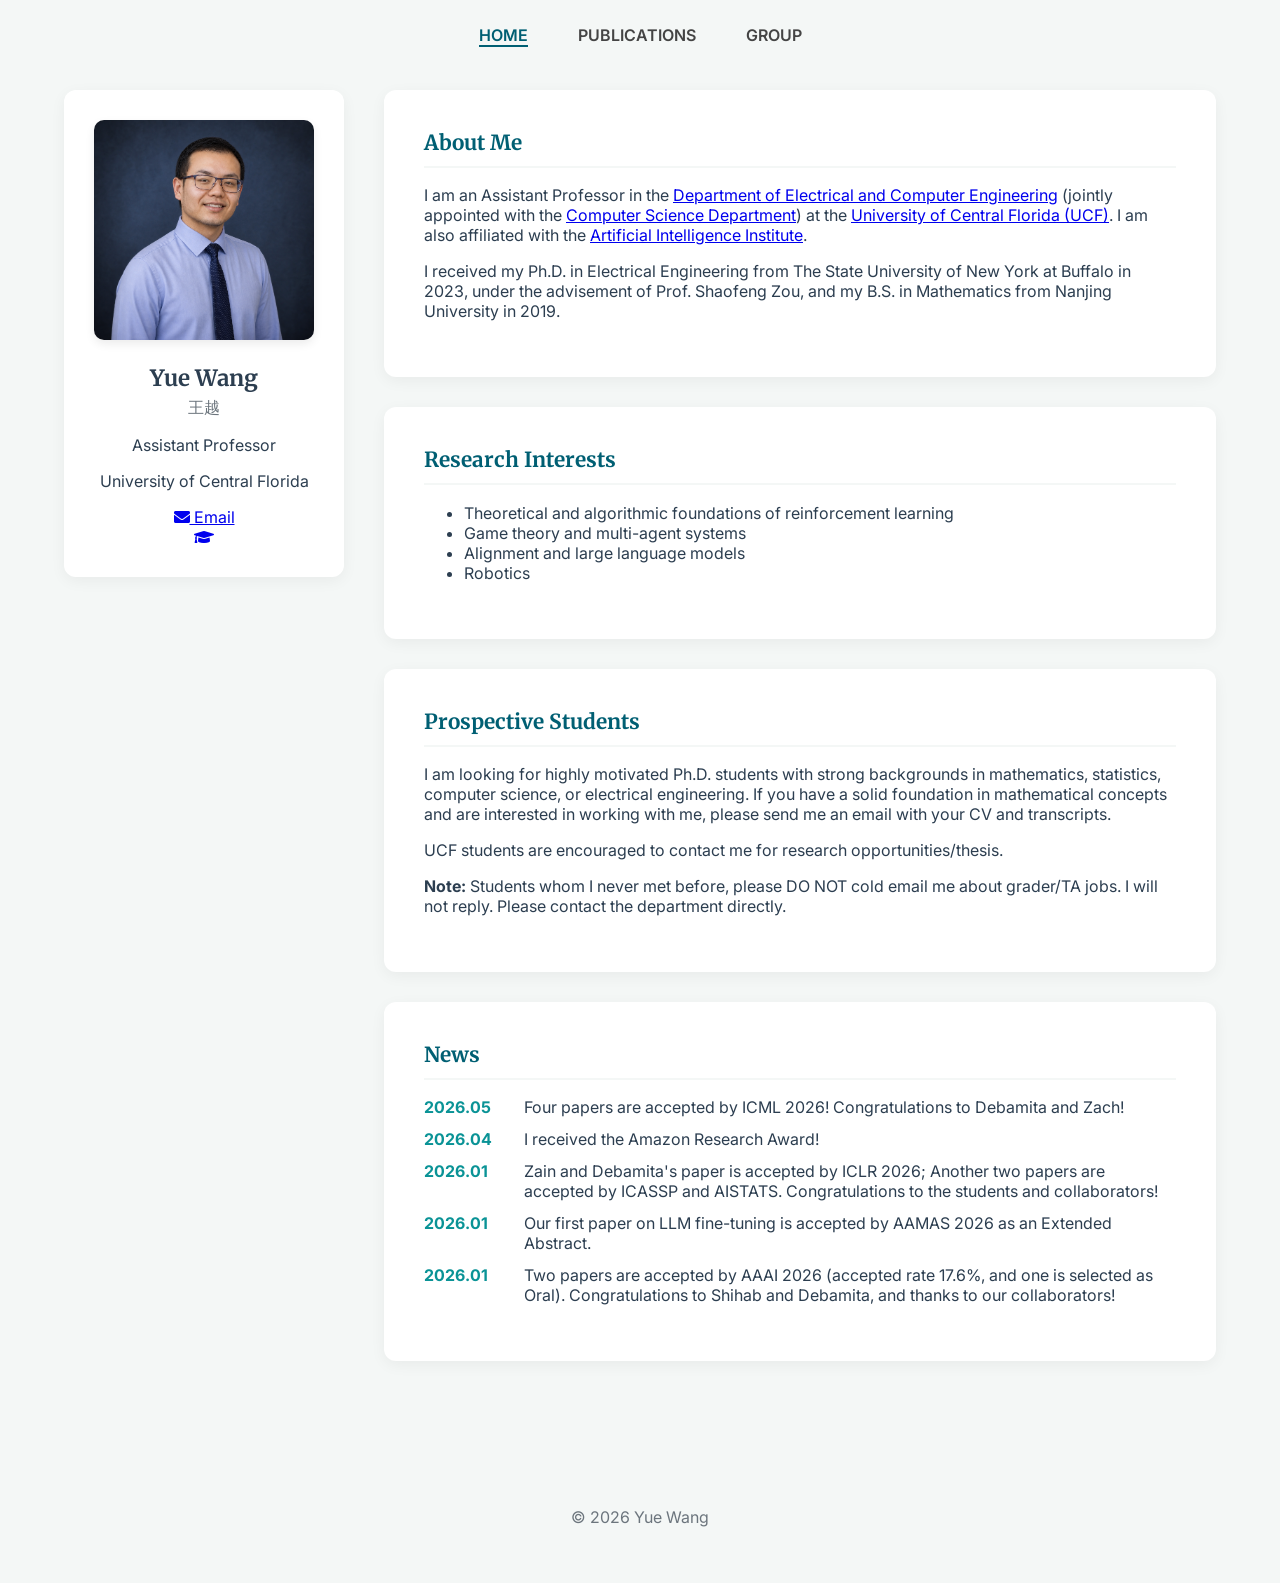
==== commit 95e903fa: "Update index.html" ====
--- a/index.html
+++ b/index.html
@@ -23,7 +23,7 @@
     <div class="main-layout">
         <aside class="sidebar">
             <div class="sidebar-card">
-                <img src="profile.jpg" alt="Yue Wang" class="profile-img">
+                <img src="F96DD0BC-2549-4EAF-AE0E-FD607DEE4325.png" alt="Yue Wang" class="profile-img">
                 
                 <h1 class="sidebar-name">Yue Wang</h1>
                 <p class="sidebar-name-zh">王越</p>
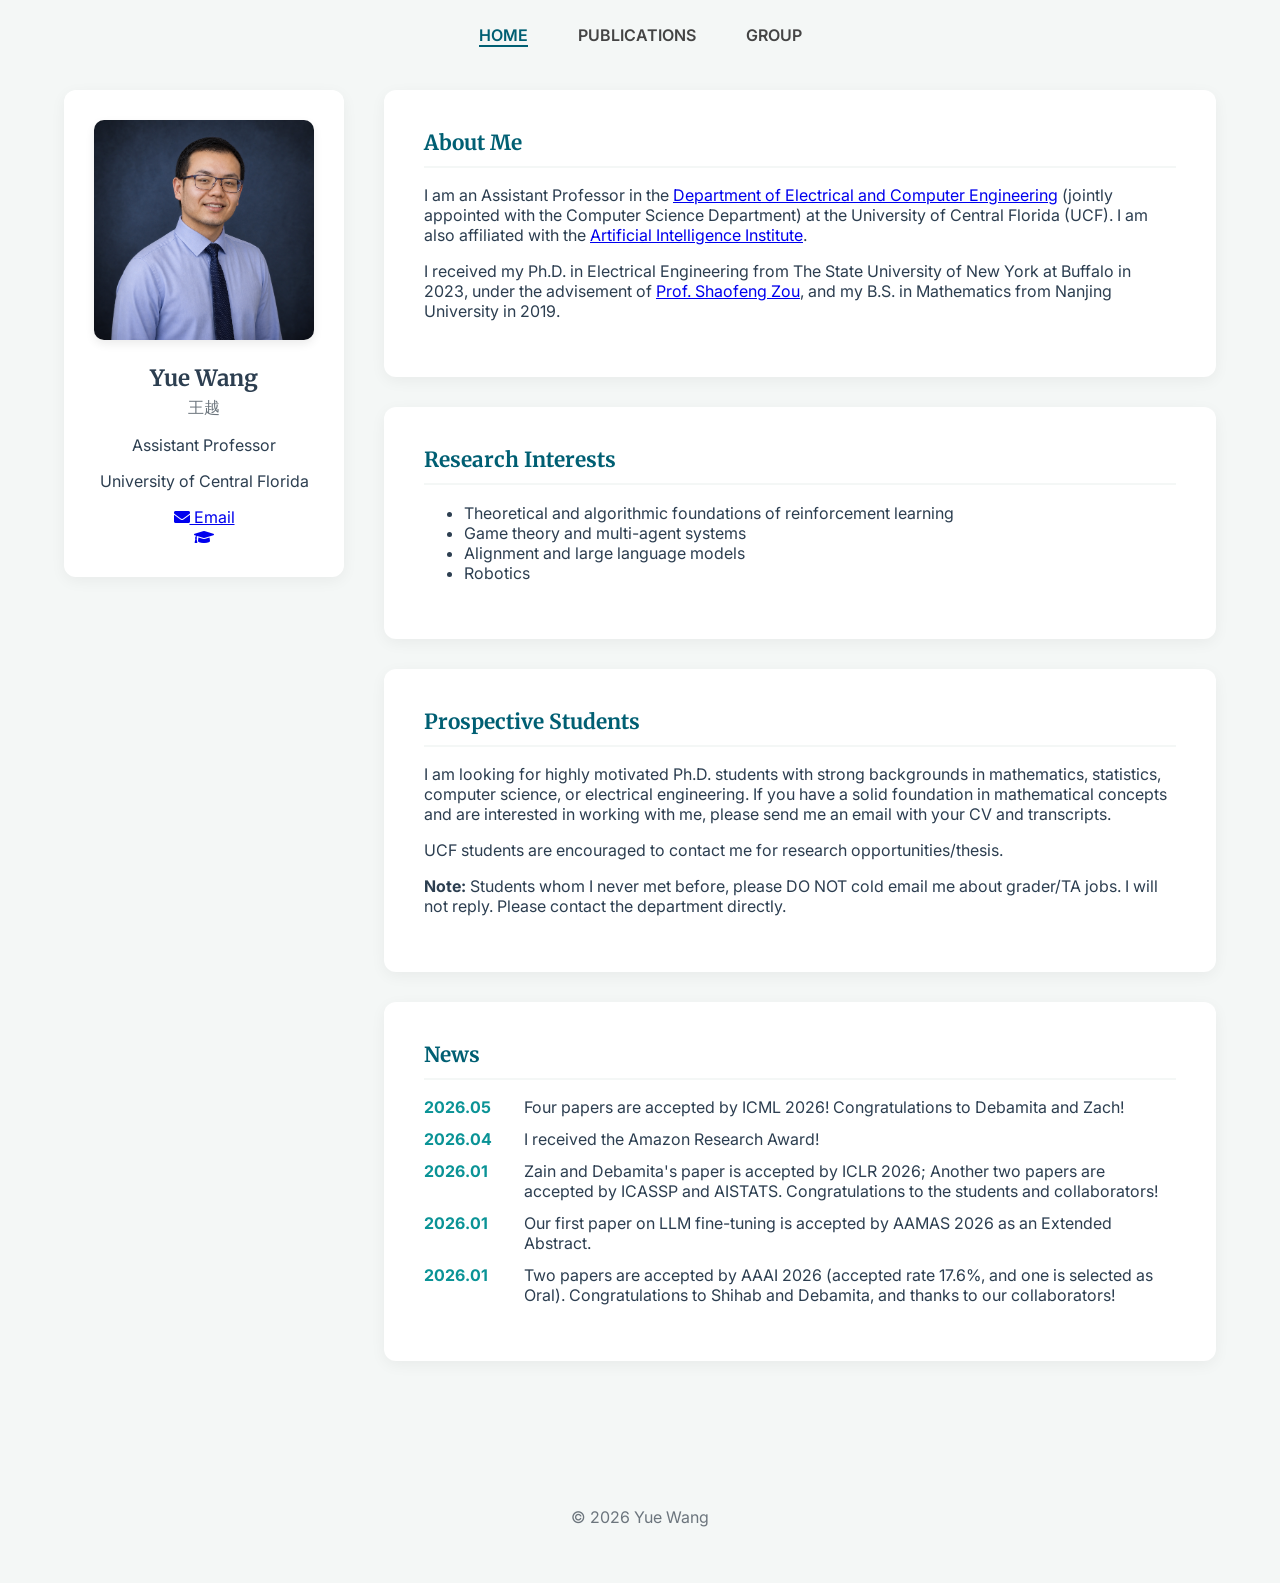
==== commit a3d7c8ab: "Update index.html" ====
--- a/index.html
+++ b/index.html
@@ -45,8 +45,8 @@
             
             <section class="card">
                 <h2>About Me</h2>
-                <p>I am an Assistant Professor in the <a href="https://www.ece.ucf.edu/" target="_blank">Department of Electrical and Computer Engineering</a> (jointly appointed with the <a href="https://cs.ucf.edu/" target="_blank">Computer Science Department</a>) at the <a href="https://www.ucf.edu/" target="_blank">University of Central Florida (UCF)</a>. I am also affiliated with the <a href="https://ai.ucf.edu/" target="_blank">Artificial Intelligence Institute</a>.</p>
-                <p>I received my Ph.D. in Electrical Engineering from The State University of New York at Buffalo in 2023, under the advisement of Prof. Shaofeng Zou, and my B.S. in Mathematics from Nanjing University in 2019.</p>
+                <p>I am an Assistant Professor in the <a href="https://www.ece.ucf.edu/" target="_blank">Department of Electrical and Computer Engineering</a> (jointly appointed with the Computer Science Department) at the University of Central Florida (UCF). I am also affiliated with the <a href="https://ai.ucf.edu/" target="_blank">Artificial Intelligence Institute</a>.</p>
+                <p>I received my Ph.D. in Electrical Engineering from The State University of New York at Buffalo in 2023, under the advisement of <a href="https://sites.google.com/view/szou/home" target="_blank">Prof. Shaofeng Zou</a>, and my B.S. in Mathematics from Nanjing University in 2019.</p>
             </section>
 
             <section class="card">
